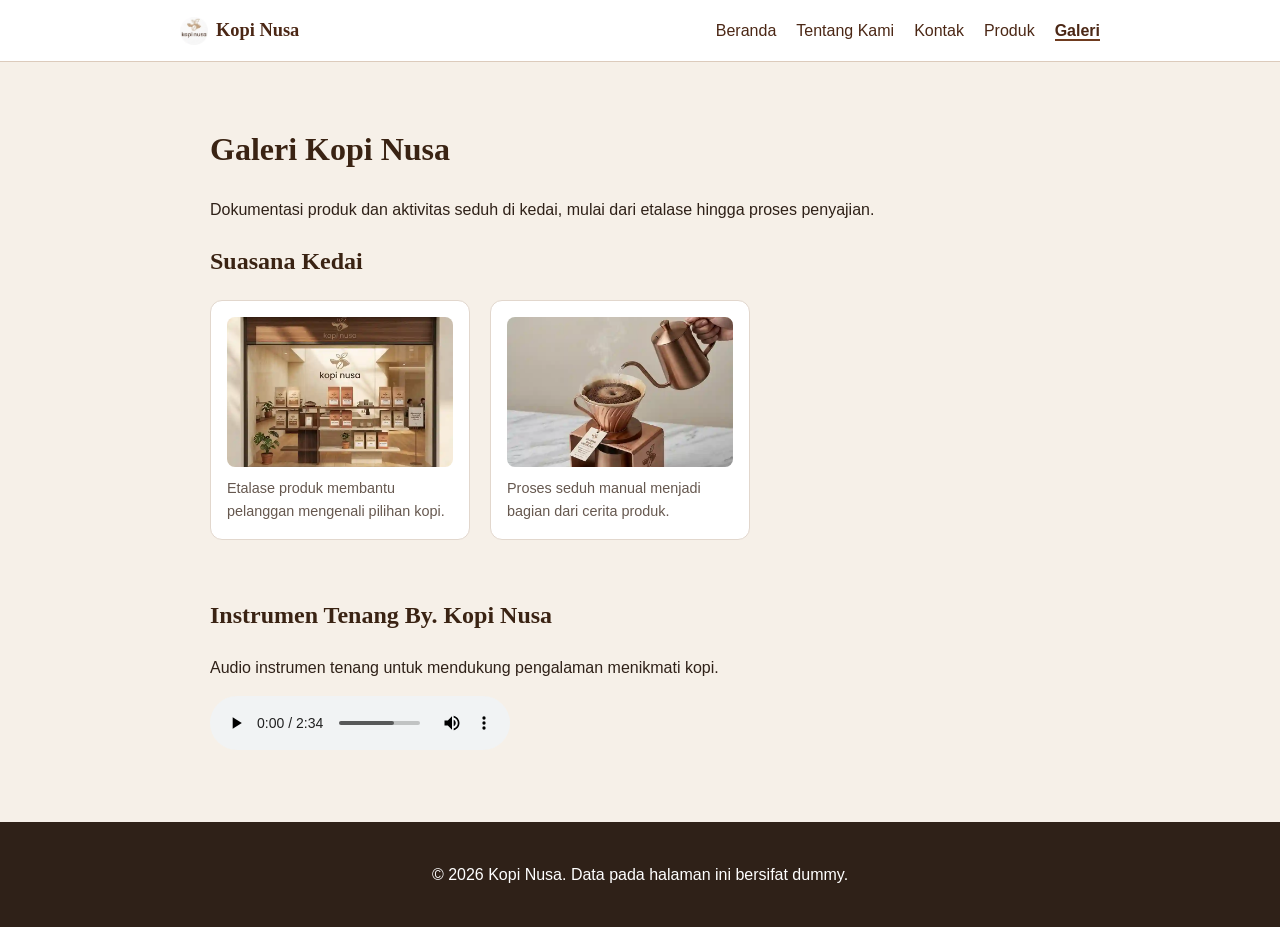
==== galeri.html @ 16d7b55b "feat p03: penambahan navigasi serta perbaikan media" ====
<!doctype html>
<html lang="id">

<head>
    <meta charset="utf-8" />
    <meta name="viewport" content="width=device-width, initial-scale=1" />
    <title>Galeri Kopi Nusa - Website UMKM</title>
    <link rel="stylesheet" href="css/style.css" />
</head>

<body>
    <a class="skip-link" href="#konten">Lewati ke konten utama</a>
    <header class="site-header">
        <nav class="nav" aria-label="Navigasi utama">
            <a class="brand" href="index.html">
                <img class="brand-logo" src="assets/images/logo_kopi_nusa.webp" alt="Logo Kopi Nusa" />
                Kopi Nusa
            </a>
            <ul>
                <li><a href="index.html">Beranda</a></li>
                <li><a href="tentang.html">Tentang Kami</a></li>
                <li><a href="index.html#kontak">Kontak</a></li>
                <li><a href="produk.html">Produk</a></li>
                <li><a aria-current="page" href="galeri.html">Galeri</a></li>
            </ul>
        </nav>
    </header>
    <main id="konten" class="page">
        <h1>Galeri Kopi Nusa</h1>
        <p>Dokumentasi produk dan aktivitas seduh di kedai, mulai dari etalase hingga proses penyajian.</p>
        <section aria-labelledby="media-title">
            <h2 id="media-title">Suasana Kedai</h2>
            <div class="gallery-list">
                <figure class="media-card">
                    <img src="assets/images/etalase_kopi_nusa.webp" alt="Etalase Kopi Nusa berisi kemasan kopi lokal" />
                    <figcaption>Etalase produk membantu pelanggan mengenali pilihan kopi.</figcaption>
                </figure>
                <figure class="media-card">
                    <img src="assets/images/barista_menyeduh.webp" alt="Barista menuang air panas ke dripper kopi" />
                    <figcaption>Proses seduh manual menjadi bagian dari cerita produk.</figcaption>
                </figure>
            </div>
        </section>
        <section aria-labelledby="audio-title">
            <h2 id="audio-title">Instrumen Tenang By. Kopi Nusa</h2>
            <p id="audio-note">Audio instrumen tenang untuk mendukung pengalaman menikmati kopi.</p>
            <audio controls aria-describedby="audio-note"
                src="assets/audio/Instrumen_Tenang.mp3">
                Browser Anda tidak mendukung pemutar audio.
            </audio>
        </section>
    </main>
    <footer class="site-footer">
        <p>&copy; 2026 Kopi Nusa. Data pada halaman ini bersifat dummy.</p>
    </footer>
</body>

</html>
---- css/style.css ----
﻿/*Dasar & Tipografi*/
* {
    box-sizing: border-box;
}

body {
    margin: 0;
    color: #2f2118;
    background-color: #f6f0e8;
    font-family: Arial, Helvetica, sans-serif;
    line-height: 1.6;
}

h1,
h2,
h3 {
    font-family: Georgia, "Times New Roman", serif;
    color: #3a2313;
}

.page {
    max-width: 900px;
    margin: 0 auto;
    padding: 40px 20px 64px;
}

/*Header & Navigasi*/
.skip-link {
    position: absolute;
    left: -9999px;
    padding: 8px 12px;
    color: white;
    background: #2f2118;
    z-index: 10;
}

.skip-link:focus {
    top: 8px;
    left: 8px;
}

.site-header {
    padding: 16px 20px;
    background: #ffffff;
    border-bottom: 1px solid #dccbbc;
}

.nav {
    max-width: 920px;
    margin: 0 auto;
    display: flex;
    flex-wrap: wrap;
    align-items: center;
    justify-content: space-between;
    gap: 8px;
}

.brand {
    display: flex;
    align-items: center;
    gap: 8px;
    color: #4b2715;
    font-family: Georgia, serif;
    font-size: 1.15rem;
    font-weight: 700;
    text-decoration: none;
}

.brand-logo {
    width: 28px;
    height: 28px;
    object-fit: contain;
}

.nav ul {
    padding: 0;
    margin: 0;
    list-style: none;
    display: flex;
    gap: 20px;
}

.nav a {
    color: #4b2715;
    text-decoration: none;
}

.nav a:hover {
    text-decoration: underline;
}

.nav a[aria-current="page"] {
    font-weight: 800;
    border-bottom: 2px solid #6f3b1f;
}

a:focus-visible,
button:focus-visible {
    outline: 3px solid #2563eb;
    outline-offset: 3px;
}

/* Hero*/
.hero {
    padding: 48px 32px;
    color: #ffffff;
    background-color: #6f3b1f;
    background-image: linear-gradient(160deg, #6f3b1f 0%, #4a2613 100%);
    border-radius: 16px;
    box-shadow: 0 4px 12px rgba(111, 59, 31, 0.2);
    text-align: center;
}

.hero h1 {
    margin: 8px 0 12px;
    color: #ffffff;
    font-size: 2.4rem;
}

.eyebrow {
    margin: 0;
    font-size: 0.85rem;
    font-weight: 700;
    letter-spacing: 0.08em;
    color: #ffd166;
}

.hero p {
    margin: 0 auto 24px;
    max-width: 460px;
    font-size: 1.05rem;
    opacity: 0.95;
}

.hero img {
    display: block;
    width: 100%;
    max-width: 420px;
    margin: 32px auto 0;
    border-radius: 12px;
}

button {
    padding: 12px 24px;
    color: #2f2118;
    font-size: 0.95rem;
    font-weight: 700;
    cursor: pointer;
    background-color: #ffd166;
    border: none;
    border-radius: 8px;
    transition: background-color 0.2s ease, transform 0.1s ease;
}

button:hover {
    background-color: #f7c548;
}

button:active {
    transform: scale(0.98);
}

/*Produk Unggulan*/
.produk-section {
    margin-top: 48px;
}

.produk-section h2 {
    margin-bottom: 20px;
    font-size: 1.6rem;
    border-bottom: 2px solid #e0d5c8;
    padding-bottom: 8px;
}

.product-list {
    display: flex;
    flex-wrap: wrap;
    gap: 24px;
    justify-content: center;
}

.product-card {
    display: flex;
    flex-direction: column;
    overflow: hidden;
    background-color: #ffffff;
    border: 1px solid #e2d7cd;
    border-radius: 12px;
    box-sizing: border-box;
    flex: 1 1 250px;
    max-width: 280px;
}

.product-photo {
    display: block;
    width: 100%;
    height: 160px;
    object-fit: cover;
    background-color: #fcf8f3;
}

.product-body {
    padding: 18px 20px 22px;
    text-align: center;
    display: flex;
    flex-direction: column;
    align-items: center;
    flex: 1;
}

.product-card h3 {
    margin: 0 0 8px 0;
    font-size: 1.15rem;
    color: #4a2613;
}

.product-card .desc {
    margin: 0 0 16px 0;
    font-size: 0.9rem;
    color: #66584f;
    flex: 1;
}

.price {
    font-weight: 700;
    color: #6f3b1f;
    background-color: #fcf8f3;
    padding: 6px 16px;
    border-radius: 6px;
    font-size: 0.95rem;
    display: inline-block;
}

.badge-baru {
    display: inline-block;
    align-self: flex-start;
    margin-bottom: 8px;
    padding: 4px 10px;
    color: #2f2118;
    background-color: #ffd166;
    font-size: 0.7rem;
    font-weight: 700;
    letter-spacing: 0.05em;
    text-transform: uppercase;
    border-radius: 999px;
}

/*Kontak & Info Layanan*/
.kontak-section {
    margin-top: 48px;
}

.kontak-section h2 {
    margin-bottom: 20px;
    font-size: 1.6rem;
    border-bottom: 2px solid #e0d5c8;
    padding-bottom: 8px;
}

.kontak-box {
    display: flex;
    flex-wrap: wrap;
    gap: 24px;
    justify-content: space-between;
    align-items: center;
    padding: 24px 28px;
    background-color: #fffaf3;
    border-left: 4px solid #6f3b1f;
    border-radius: 8px;
}

.kontak-info p {
    margin: 0 0 8px;
    font-size: 0.95rem;
}

.kontak-info p:last-child {
    margin-bottom: 0;
}

.kontak-link {
    display: inline-block;
    padding: 12px 22px;
    color: #ffffff;
    background-color: #6f3b1f;
    text-decoration: none;
    font-weight: 700;
    font-size: 0.95rem;
    border-radius: 8px;
    white-space: nowrap;
    transition: background-color 0.2s ease;
}

.kontak-link:hover {
    background-color: #4a2613;
}

/*Footer*/
.site-footer {
    padding: 24px 20px;
    color: white;
    text-align: center;
    background: #2f2118;
}

/*Responsif*/
@media (max-width: 640px) {
    .hero {
        padding: 36px 20px;
    }

    .hero h1 {
        font-size: 1.9rem;
    }

    .kontak-box {
        flex-direction: column;
        align-items: flex-start;
    }

    .kontak-link {
        width: 100%;
        text-align: center;
    }
}

/*Preferensi gerak*/
@media (prefers-reduced-motion: reduce) {
    * {
        transition: none !important;
    }
}

/*Utility - teks tersembunyi visual, tetap terbaca screen reader*/
.sr-only {
    position: absolute;
    width: 1px;
    height: 1px;
    padding: 0;
    margin: -1px;
    overflow: hidden;
    clip: rect(0, 0, 0, 0);
    white-space: nowrap;
    border: 0;
}

.hero figure,
.tentang-hero figure {
    margin: 0;
}

.product-photo-figure {
    margin: 0;
}

/*Halaman Tentang*/
.tentang-hero {
    padding: 40px 32px;
    text-align: center;
    background-color: #ffffff;
    border: 1px solid #e2d7cd;
    border-radius: 12px;
}

.tentang-hero .eyebrow {
    color: #6f3b1f;
}

.tentang-hero h1 {
    margin: 8px 0 12px;
    font-size: 2.1rem;
}

.tentang-hero p {
    margin: 0 auto;
    max-width: 480px;
    color: #66584f;
}

.tentang-hero img {
    display: block;
    width: 100%;
    max-width: 380px;
    margin: 28px auto 0;
    border-radius: 12px;
}

.nilai-section {
    margin-top: 48px;
}

.nilai-section h2 {
    margin-bottom: 20px;
    font-size: 1.6rem;
    border-bottom: 2px solid #e0d5c8;
    padding-bottom: 8px;
}

.nilai-section ul {
    margin: 0;
    padding: 0;
    list-style: none;
    display: grid;
    gap: 14px;
}

.nilai-section li {
    padding: 16px 20px;
    background-color: #fffaf3;
    border-left: 4px solid #6f3b1f;
    border-radius: 8px;
    color: #4a2613;
    font-size: 0.95rem;
}

/*Tips Menu*/
.tips-section {
    margin-top: 48px;
}

.tips-section h2 {
    margin-bottom: 20px;
    font-size: 1.6rem;
    border-bottom: 2px solid #e0d5c8;
    padding-bottom: 8px;
}

.tips-box {
    display: flex;
    align-items: center;
    gap: 14px;
    padding: 20px 28px;
    background-color: #fffaf3;
    border-left: 4px solid #6f3b1f;
    border-radius: 8px;
}

.tips-icon {
    flex-shrink: 0;
    font-size: 1.5rem;
    line-height: 1;
}

.tips-box p {
    margin: 0;
    color: #4a2613;
    font-size: 0.95rem;
}

@media (max-width: 640px) {
    .tips-box {
        flex-direction: column;
        align-items: flex-start;
        gap: 8px;
        padding: 18px 20px;
    }
}

img {
    max-width: 100%;
    height: auto;
}

figure {
    margin: 0 0 24px;
}

figcaption {
    margin-top: 8px;
    color: #6b5b52;
}

table {
    width: 100%;
    border-collapse: collapse;
}

caption {
    margin-bottom: 8px;
    font-weight: 700;
    text-align: left;
}

th,
td {
    padding: 10px;
    text-align: left;
    border: 1px solid #dccbbc;
}

/*Galeri Media - dipakai bersama di produk.html dan galeri.html (versi Flexbox, tanpa batasan quality gate)*/
.gallery-list {
    display: flex;
    flex-wrap: wrap;
    gap: 20px;
    margin: 0 0 32px;
}

.media-card {
    display: flex;
    flex-direction: column;
    flex: 1 1 220px;
    max-width: 260px;
    padding: 16px;
    background-color: #ffffff;
    border: 1px solid #e2d7cd;
    border-radius: 12px;
    text-align: center;
}

.media-card img {
    width: 100%;
    height: 150px;
    object-fit: cover;
    border-radius: 8px;
}

.media-card figcaption {
    margin-top: 10px;
    font-size: 0.9rem;
    color: #66584f;
    text-align: left;
}
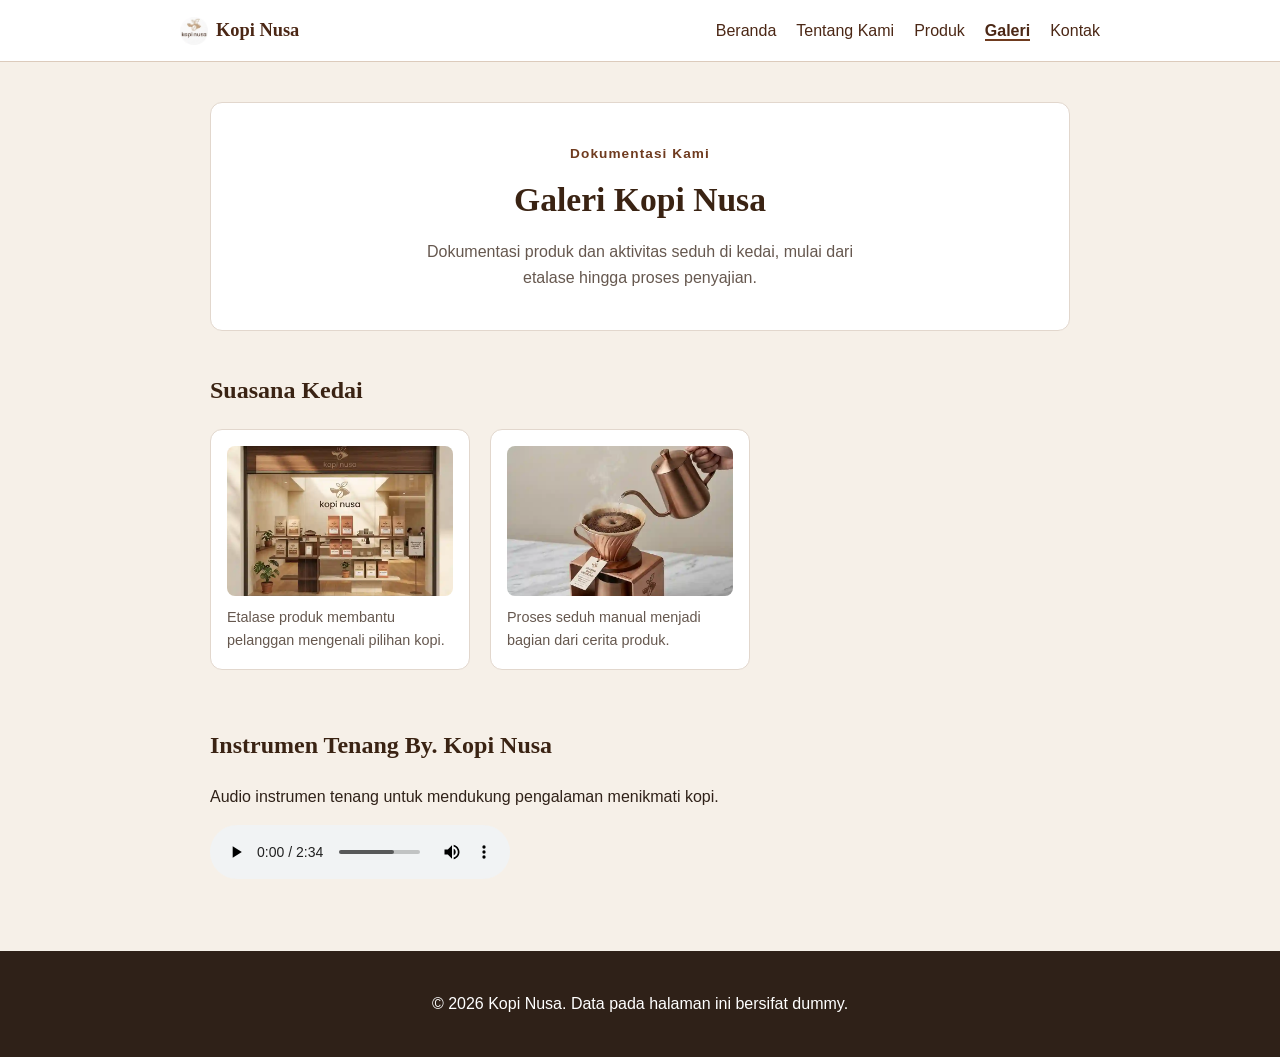
==== commit 2a3569e1: "feat(P04): Penambahan navigasi kontak dan form.js" ====
--- a/galeri.html
+++ b/galeri.html
@@ -19,15 +19,19 @@
             <ul>
                 <li><a href="index.html">Beranda</a></li>
                 <li><a href="tentang.html">Tentang Kami</a></li>
-                <li><a href="index.html#kontak">Kontak</a></li>
                 <li><a href="produk.html">Produk</a></li>
                 <li><a aria-current="page" href="galeri.html">Galeri</a></li>
+                <li><a href="kontak.html">Kontak</a></li>
             </ul>
         </nav>
     </header>
     <main id="konten" class="page">
-        <h1>Galeri Kopi Nusa</h1>
-        <p>Dokumentasi produk dan aktivitas seduh di kedai, mulai dari etalase hingga proses penyajian.</p>
+        <section class="page-hero" aria-labelledby="galeri-page-title">
+            <p class="eyebrow">Dokumentasi Kami</p>
+            <h1 id="galeri-page-title">Galeri Kopi Nusa</h1>
+            <p>Dokumentasi produk dan aktivitas seduh di kedai, mulai dari etalase hingga proses penyajian.</p>
+        </section>
+
         <section aria-labelledby="media-title">
             <h2 id="media-title">Suasana Kedai</h2>
             <div class="gallery-list">
--- a/css/style.css
+++ b/css/style.css
@@ -1,523 +1,647 @@
 ﻿/*Dasar & Tipografi*/
 * {
-    box-sizing: border-box;
+  box-sizing: border-box;
 }
 
 body {
-    margin: 0;
-    color: #2f2118;
-    background-color: #f6f0e8;
-    font-family: Arial, Helvetica, sans-serif;
-    line-height: 1.6;
+  margin: 0;
+  color: #2f2118;
+  background-color: #f6f0e8;
+  font-family: Arial, Helvetica, sans-serif;
+  line-height: 1.6;
 }
 
 h1,
 h2,
 h3 {
-    font-family: Georgia, "Times New Roman", serif;
-    color: #3a2313;
+  font-family: Georgia, "Times New Roman", serif;
+  color: #3a2313;
 }
 
 .page {
-    max-width: 900px;
-    margin: 0 auto;
-    padding: 40px 20px 64px;
+  max-width: 900px;
+  margin: 0 auto;
+  padding: 40px 20px 64px;
 }
 
 /*Header & Navigasi*/
 .skip-link {
-    position: absolute;
-    left: -9999px;
-    padding: 8px 12px;
-    color: white;
-    background: #2f2118;
-    z-index: 10;
+  position: absolute;
+  left: -9999px;
+  padding: 8px 12px;
+  color: white;
+  background: #2f2118;
+  z-index: 10;
 }
 
 .skip-link:focus {
-    top: 8px;
-    left: 8px;
+  top: 8px;
+  left: 8px;
 }
 
 .site-header {
-    padding: 16px 20px;
-    background: #ffffff;
-    border-bottom: 1px solid #dccbbc;
+  padding: 16px 20px;
+  background: #ffffff;
+  border-bottom: 1px solid #dccbbc;
 }
 
 .nav {
-    max-width: 920px;
-    margin: 0 auto;
-    display: flex;
-    flex-wrap: wrap;
-    align-items: center;
-    justify-content: space-between;
-    gap: 8px;
+  max-width: 920px;
+  margin: 0 auto;
+  display: flex;
+  flex-wrap: wrap;
+  align-items: center;
+  justify-content: space-between;
+  gap: 8px;
 }
 
 .brand {
-    display: flex;
-    align-items: center;
-    gap: 8px;
-    color: #4b2715;
-    font-family: Georgia, serif;
-    font-size: 1.15rem;
-    font-weight: 700;
-    text-decoration: none;
+  display: flex;
+  align-items: center;
+  gap: 8px;
+  color: #4b2715;
+  font-family: Georgia, serif;
+  font-size: 1.15rem;
+  font-weight: 700;
+  text-decoration: none;
 }
 
 .brand-logo {
-    width: 28px;
-    height: 28px;
-    object-fit: contain;
+  width: 28px;
+  height: 28px;
+  object-fit: contain;
 }
 
 .nav ul {
-    padding: 0;
-    margin: 0;
-    list-style: none;
-    display: flex;
-    gap: 20px;
+  padding: 0;
+  margin: 0;
+  list-style: none;
+  display: flex;
+  gap: 20px;
 }
 
 .nav a {
-    color: #4b2715;
-    text-decoration: none;
+  color: #4b2715;
+  text-decoration: none;
 }
 
 .nav a:hover {
-    text-decoration: underline;
+  text-decoration: underline;
 }
 
 .nav a[aria-current="page"] {
-    font-weight: 800;
-    border-bottom: 2px solid #6f3b1f;
+  font-weight: 800;
+  border-bottom: 2px solid #6f3b1f;
 }
 
 a:focus-visible,
-button:focus-visible {
-    outline: 3px solid #2563eb;
-    outline-offset: 3px;
+button:focus-visible,
+input:focus-visible,
+select:focus-visible,
+textarea:focus-visible {
+  outline: 3px solid #2563eb;
+  outline-offset: 3px;
 }
 
 /* Hero*/
 .hero {
-    padding: 48px 32px;
-    color: #ffffff;
-    background-color: #6f3b1f;
-    background-image: linear-gradient(160deg, #6f3b1f 0%, #4a2613 100%);
-    border-radius: 16px;
-    box-shadow: 0 4px 12px rgba(111, 59, 31, 0.2);
-    text-align: center;
+  padding: 48px 32px;
+  color: #ffffff;
+  background-color: #6f3b1f;
+  background-image: linear-gradient(160deg, #6f3b1f 0%, #4a2613 100%);
+  border-radius: 16px;
+  box-shadow: 0 4px 12px rgba(111, 59, 31, 0.2);
+  text-align: center;
 }
 
 .hero h1 {
-    margin: 8px 0 12px;
-    color: #ffffff;
-    font-size: 2.4rem;
+  margin: 8px 0 12px;
+  color: #ffffff;
+  font-size: 2.4rem;
 }
 
 .eyebrow {
-    margin: 0;
-    font-size: 0.85rem;
-    font-weight: 700;
-    letter-spacing: 0.08em;
-    color: #ffd166;
+  margin: 0;
+  font-size: 0.85rem;
+  font-weight: 700;
+  letter-spacing: 0.08em;
+  color: #ffd166;
 }
 
 .hero p {
-    margin: 0 auto 24px;
-    max-width: 460px;
-    font-size: 1.05rem;
-    opacity: 0.95;
+  margin: 0 auto 24px;
+  max-width: 460px;
+  font-size: 1.05rem;
+  opacity: 0.95;
 }
 
 .hero img {
-    display: block;
-    width: 100%;
-    max-width: 420px;
-    margin: 32px auto 0;
-    border-radius: 12px;
+  display: block;
+  width: 100%;
+  max-width: 420px;
+  margin: 32px auto 0;
+  border-radius: 12px;
 }
 
 button {
-    padding: 12px 24px;
-    color: #2f2118;
-    font-size: 0.95rem;
-    font-weight: 700;
-    cursor: pointer;
-    background-color: #ffd166;
-    border: none;
-    border-radius: 8px;
-    transition: background-color 0.2s ease, transform 0.1s ease;
+  padding: 12px 24px;
+  color: #2f2118;
+  font-size: 0.95rem;
+  font-weight: 700;
+  cursor: pointer;
+  background-color: #ffd166;
+  border: none;
+  border-radius: 8px;
+  transition:
+    background-color 0.2s ease,
+    transform 0.1s ease;
 }
 
 button:hover {
-    background-color: #f7c548;
+  background-color: #f7c548;
 }
 
 button:active {
-    transform: scale(0.98);
+  transform: scale(0.98);
 }
 
 /*Produk Unggulan*/
 .produk-section {
-    margin-top: 48px;
+  margin-top: 48px;
 }
 
 .produk-section h2 {
-    margin-bottom: 20px;
-    font-size: 1.6rem;
-    border-bottom: 2px solid #e0d5c8;
-    padding-bottom: 8px;
+  margin-bottom: 20px;
+  font-size: 1.6rem;
+  border-bottom: 2px solid #e0d5c8;
+  padding-bottom: 8px;
 }
 
 .product-list {
-    display: flex;
-    flex-wrap: wrap;
-    gap: 24px;
-    justify-content: center;
+  display: flex;
+  flex-wrap: wrap;
+  gap: 24px;
+  justify-content: center;
 }
 
 .product-card {
-    display: flex;
-    flex-direction: column;
-    overflow: hidden;
-    background-color: #ffffff;
-    border: 1px solid #e2d7cd;
-    border-radius: 12px;
-    box-sizing: border-box;
-    flex: 1 1 250px;
-    max-width: 280px;
+  display: flex;
+  flex-direction: column;
+  overflow: hidden;
+  background-color: #ffffff;
+  border: 1px solid #e2d7cd;
+  border-radius: 12px;
+  box-sizing: border-box;
+  flex: 1 1 250px;
+  max-width: 280px;
 }
 
 .product-photo {
-    display: block;
-    width: 100%;
-    height: 160px;
-    object-fit: cover;
-    background-color: #fcf8f3;
+  display: block;
+  width: 100%;
+  height: 160px;
+  object-fit: cover;
+  background-color: #fcf8f3;
 }
 
 .product-body {
-    padding: 18px 20px 22px;
-    text-align: center;
-    display: flex;
-    flex-direction: column;
-    align-items: center;
-    flex: 1;
+  padding: 18px 20px 22px;
+  text-align: center;
+  display: flex;
+  flex-direction: column;
+  align-items: center;
+  flex: 1;
 }
 
 .product-card h3 {
-    margin: 0 0 8px 0;
-    font-size: 1.15rem;
-    color: #4a2613;
+  margin: 0 0 8px 0;
+  font-size: 1.15rem;
+  color: #4a2613;
 }
 
 .product-card .desc {
-    margin: 0 0 16px 0;
-    font-size: 0.9rem;
-    color: #66584f;
-    flex: 1;
+  margin: 0 0 16px 0;
+  font-size: 0.9rem;
+  color: #66584f;
+  flex: 1;
 }
 
 .price {
-    font-weight: 700;
-    color: #6f3b1f;
-    background-color: #fcf8f3;
-    padding: 6px 16px;
-    border-radius: 6px;
-    font-size: 0.95rem;
-    display: inline-block;
+  font-weight: 700;
+  color: #6f3b1f;
+  background-color: #fcf8f3;
+  padding: 6px 16px;
+  border-radius: 6px;
+  font-size: 0.95rem;
+  display: inline-block;
 }
 
 .badge-baru {
-    display: inline-block;
-    align-self: flex-start;
-    margin-bottom: 8px;
-    padding: 4px 10px;
-    color: #2f2118;
-    background-color: #ffd166;
-    font-size: 0.7rem;
-    font-weight: 700;
-    letter-spacing: 0.05em;
-    text-transform: uppercase;
-    border-radius: 999px;
+  display: inline-block;
+  align-self: flex-start;
+  margin-bottom: 8px;
+  padding: 4px 10px;
+  color: #2f2118;
+  background-color: #ffd166;
+  font-size: 0.7rem;
+  font-weight: 700;
+  letter-spacing: 0.05em;
+  text-transform: uppercase;
+  border-radius: 999px;
 }
 
 /*Kontak & Info Layanan*/
 .kontak-section {
-    margin-top: 48px;
+  margin-top: 48px;
 }
 
 .kontak-section h2 {
-    margin-bottom: 20px;
-    font-size: 1.6rem;
-    border-bottom: 2px solid #e0d5c8;
-    padding-bottom: 8px;
+  margin-bottom: 20px;
+  font-size: 1.6rem;
+  border-bottom: 2px solid #e0d5c8;
+  padding-bottom: 8px;
 }
 
 .kontak-box {
-    display: flex;
-    flex-wrap: wrap;
-    gap: 24px;
-    justify-content: space-between;
-    align-items: center;
-    padding: 24px 28px;
-    background-color: #fffaf3;
-    border-left: 4px solid #6f3b1f;
-    border-radius: 8px;
+  display: flex;
+  flex-wrap: wrap;
+  gap: 24px;
+  justify-content: space-between;
+  align-items: center;
+  padding: 24px 28px;
+  background-color: #fffaf3;
+  border-left: 4px solid #6f3b1f;
+  border-radius: 8px;
 }
 
 .kontak-info p {
-    margin: 0 0 8px;
-    font-size: 0.95rem;
+  margin: 0 0 8px;
+  font-size: 0.95rem;
 }
 
 .kontak-info p:last-child {
-    margin-bottom: 0;
+  margin-bottom: 0;
 }
 
 .kontak-link {
-    display: inline-block;
-    padding: 12px 22px;
-    color: #ffffff;
-    background-color: #6f3b1f;
-    text-decoration: none;
-    font-weight: 700;
-    font-size: 0.95rem;
-    border-radius: 8px;
-    white-space: nowrap;
-    transition: background-color 0.2s ease;
+  display: inline-block;
+  padding: 12px 22px;
+  color: #ffffff;
+  background-color: #6f3b1f;
+  text-decoration: none;
+  font-weight: 700;
+  font-size: 0.95rem;
+  border-radius: 8px;
+  white-space: nowrap;
+  transition: background-color 0.2s ease;
 }
 
 .kontak-link:hover {
-    background-color: #4a2613;
+  background-color: #4a2613;
 }
 
 /*Footer*/
 .site-footer {
-    padding: 24px 20px;
-    color: white;
-    text-align: center;
-    background: #2f2118;
+  padding: 24px 20px;
+  color: white;
+  text-align: center;
+  background: #2f2118;
 }
 
 /*Responsif*/
 @media (max-width: 640px) {
-    .hero {
-        padding: 36px 20px;
-    }
-
-    .hero h1 {
-        font-size: 1.9rem;
-    }
-
-    .kontak-box {
-        flex-direction: column;
-        align-items: flex-start;
-    }
-
-    .kontak-link {
-        width: 100%;
-        text-align: center;
-    }
+  .hero {
+    padding: 36px 20px;
+  }
+
+  .hero h1 {
+    font-size: 1.9rem;
+  }
+
+  .kontak-box {
+    flex-direction: column;
+    align-items: flex-start;
+  }
+
+  .kontak-link {
+    width: 100%;
+    text-align: center;
+  }
 }
 
 /*Preferensi gerak*/
 @media (prefers-reduced-motion: reduce) {
-    * {
-        transition: none !important;
-    }
+  * {
+    transition: none !important;
+  }
 }
 
 /*Utility - teks tersembunyi visual, tetap terbaca screen reader*/
 .sr-only {
-    position: absolute;
-    width: 1px;
-    height: 1px;
-    padding: 0;
-    margin: -1px;
-    overflow: hidden;
-    clip: rect(0, 0, 0, 0);
-    white-space: nowrap;
-    border: 0;
+  position: absolute;
+  width: 1px;
+  height: 1px;
+  padding: 0;
+  margin: -1px;
+  overflow: hidden;
+  clip: rect(0, 0, 0, 0);
+  white-space: nowrap;
+  border: 0;
 }
 
 .hero figure,
-.tentang-hero figure {
-    margin: 0;
+.page-hero figure {
+  margin: 0;
 }
 
 .product-photo-figure {
-    margin: 0;
-}
-
-/*Halaman Tentang*/
-.tentang-hero {
-    padding: 40px 32px;
-    text-align: center;
-    background-color: #ffffff;
-    border: 1px solid #e2d7cd;
-    border-radius: 12px;
-}
-
-.tentang-hero .eyebrow {
-    color: #6f3b1f;
-}
-
-.tentang-hero h1 {
-    margin: 8px 0 12px;
-    font-size: 2.1rem;
-}
-
-.tentang-hero p {
-    margin: 0 auto;
-    max-width: 480px;
-    color: #66584f;
-}
-
-.tentang-hero img {
-    display: block;
-    width: 100%;
-    max-width: 380px;
-    margin: 28px auto 0;
-    border-radius: 12px;
+  margin: 0;
+}
+
+/*Hero halaman konten - dipakai bersama di tentang.html, kontak.html, produk.html, galeri.html*/
+.page-hero {
+  padding: 40px 32px;
+  margin-bottom: 40px;
+  text-align: center;
+  background-color: #ffffff;
+  border: 1px solid #e2d7cd;
+  border-radius: 12px;
+}
+
+.page-hero .eyebrow {
+  color: #6f3b1f;
+}
+
+.page-hero h1 {
+  margin: 8px 0 12px;
+  font-size: 2.1rem;
+}
+
+.page-hero p {
+  margin: 0 auto;
+  max-width: 480px;
+  color: #66584f;
+}
+
+.page-hero img {
+  display: block;
+  width: 100%;
+  max-width: 380px;
+  margin: 28px auto 0;
+  border-radius: 12px;
 }
 
 .nilai-section {
-    margin-top: 48px;
+  margin-top: 48px;
 }
 
 .nilai-section h2 {
-    margin-bottom: 20px;
-    font-size: 1.6rem;
-    border-bottom: 2px solid #e0d5c8;
-    padding-bottom: 8px;
+  margin-bottom: 20px;
+  font-size: 1.6rem;
+  border-bottom: 2px solid #e0d5c8;
+  padding-bottom: 8px;
 }
 
 .nilai-section ul {
-    margin: 0;
-    padding: 0;
-    list-style: none;
-    display: grid;
-    gap: 14px;
+  margin: 0;
+  padding: 0;
+  list-style: none;
+  display: grid;
+  gap: 14px;
 }
 
 .nilai-section li {
-    padding: 16px 20px;
-    background-color: #fffaf3;
-    border-left: 4px solid #6f3b1f;
-    border-radius: 8px;
-    color: #4a2613;
-    font-size: 0.95rem;
+  padding: 16px 20px;
+  background-color: #fffaf3;
+  border-left: 4px solid #6f3b1f;
+  border-radius: 8px;
+  color: #4a2613;
+  font-size: 0.95rem;
 }
 
 /*Tips Menu*/
 .tips-section {
-    margin-top: 48px;
+  margin-top: 48px;
 }
 
 .tips-section h2 {
-    margin-bottom: 20px;
-    font-size: 1.6rem;
-    border-bottom: 2px solid #e0d5c8;
-    padding-bottom: 8px;
+  margin-bottom: 20px;
+  font-size: 1.6rem;
+  border-bottom: 2px solid #e0d5c8;
+  padding-bottom: 8px;
 }
 
 .tips-box {
-    display: flex;
-    align-items: center;
-    gap: 14px;
-    padding: 20px 28px;
-    background-color: #fffaf3;
-    border-left: 4px solid #6f3b1f;
-    border-radius: 8px;
+  display: flex;
+  align-items: center;
+  gap: 14px;
+  padding: 20px 28px;
+  background-color: #fffaf3;
+  border-left: 4px solid #6f3b1f;
+  border-radius: 8px;
 }
 
 .tips-icon {
-    flex-shrink: 0;
-    font-size: 1.5rem;
-    line-height: 1;
+  flex-shrink: 0;
+  font-size: 1.5rem;
+  line-height: 1;
 }
 
 .tips-box p {
-    margin: 0;
-    color: #4a2613;
-    font-size: 0.95rem;
+  margin: 0;
+  color: #4a2613;
+  font-size: 0.95rem;
 }
 
 @media (max-width: 640px) {
-    .tips-box {
-        flex-direction: column;
-        align-items: flex-start;
-        gap: 8px;
-        padding: 18px 20px;
-    }
+  .tips-box {
+    flex-direction: column;
+    align-items: flex-start;
+    gap: 8px;
+    padding: 18px 20px;
+  }
 }
 
 img {
-    max-width: 100%;
-    height: auto;
+  max-width: 100%;
+  height: auto;
 }
 
 figure {
-    margin: 0 0 24px;
+  margin: 0 0 24px;
 }
 
 figcaption {
-    margin-top: 8px;
-    color: #6b5b52;
+  margin-top: 8px;
+  color: #6b5b52;
 }
 
 table {
-    width: 100%;
-    border-collapse: collapse;
+  width: 100%;
+  border-collapse: collapse;
 }
 
 caption {
-    margin-bottom: 8px;
-    font-weight: 700;
-    text-align: left;
+  margin-bottom: 8px;
+  font-weight: 700;
+  text-align: left;
 }
 
 th,
 td {
-    padding: 10px;
-    text-align: left;
-    border: 1px solid #dccbbc;
+  padding: 10px;
+  text-align: left;
+  border: 1px solid #dccbbc;
 }
 
 /*Galeri Media - dipakai bersama di produk.html dan galeri.html (versi Flexbox, tanpa batasan quality gate)*/
 .gallery-list {
-    display: flex;
-    flex-wrap: wrap;
-    gap: 20px;
-    margin: 0 0 32px;
+  display: flex;
+  flex-wrap: wrap;
+  gap: 20px;
+  margin: 0 0 32px;
 }
 
 .media-card {
-    display: flex;
-    flex-direction: column;
-    flex: 1 1 220px;
-    max-width: 260px;
-    padding: 16px;
-    background-color: #ffffff;
-    border: 1px solid #e2d7cd;
-    border-radius: 12px;
-    text-align: center;
+  display: flex;
+  flex-direction: column;
+  flex: 1 1 220px;
+  max-width: 260px;
+  padding: 16px;
+  background-color: #ffffff;
+  border: 1px solid #e2d7cd;
+  border-radius: 12px;
+  text-align: center;
 }
 
 .media-card img {
-    width: 100%;
-    height: 150px;
-    object-fit: cover;
-    border-radius: 8px;
+  width: 100%;
+  height: 150px;
+  object-fit: cover;
+  border-radius: 8px;
 }
 
 .media-card figcaption {
-    margin-top: 10px;
-    font-size: 0.9rem;
-    color: #66584f;
-    text-align: left;
+  margin-top: 10px;
+  font-size: 0.9rem;
+  color: #66584f;
+  text-align: left;
+}
+
+/*Form Kontak*/
+#form-kontak {
+  max-width: 640px;
+  margin: 0 auto 40px;
+  padding: 32px;
+  background-color: #ffffff;
+  border: 1px solid #e2d7cd;
+  border-radius: 12px;
+}
+
+.field {
+  margin-bottom: 20px;
+}
+
+.field label {
+  display: block;
+  margin-bottom: 8px;
+  font-weight: 700;
+  color: #4a2613;
+}
+
+.field input[type="text"],
+.field input[type="email"],
+.field input[type="tel"],
+.field select,
+.field textarea {
+  display: block;
+  width: 100%;
+  padding: 12px 14px;
+  color: #2f2118;
+  font-size: 1rem;
+  font-family: inherit;
+  background-color: #fcf8f3;
+  border: 1px solid #dccbbc;
+  border-radius: 8px;
+}
+
+.field textarea {
+  min-height: 130px;
+  resize: vertical;
+}
+
+.field select {
+  cursor: pointer;
+}
+
+.field-hint {
+  margin: 8px 0 0;
+  font-size: 0.85rem;
+  color: #6b5b52;
+}
+
+fieldset {
+  margin: 0 0 20px;
+  padding: 0;
+  border: none;
+}
+
+.field-group {
+  padding: 18px 20px;
+  background-color: #fffaf3;
+  border: none;
+  border-left: 4px solid #6f3b1f;
+  border-radius: 8px;
+}
+
+.field-group legend {
+  padding: 0 0 10px;
+  font-size: 1.02rem;
+  font-weight: 700;
+  color: #4a2613;
+}
+
+.field-group label {
+  display: flex;
+  align-items: center;
+  gap: 10px;
+  padding: 6px 0;
+  font-weight: 400;
+  color: #2f2118;
+}
+
+.field-group input[type="radio"] {
+  width: 18px;
+  height: 18px;
+  accent-color: #6f3b1f;
+}
+
+#form-kontak button[type="submit"] {
+  display: block;
+  width: 100%;
+  margin-top: 8px;
+  font-size: 1rem;
+}
+
+#preview-form {
+  padding: 16px;
+  white-space: pre-wrap;
+  background: white;
+  border: 1px solid #dccbbc;
+}
+
+@media (max-width: 640px) {
+  #form-kontak {
+    padding: 24px 20px;
+  }
+}
+
+.preview-section {
+  max-width: 640px;
+  margin: 0 auto;
+}
+
+.preview-section h2 {
+  margin-bottom: 12px;
+  font-size: 1.3rem;
 }
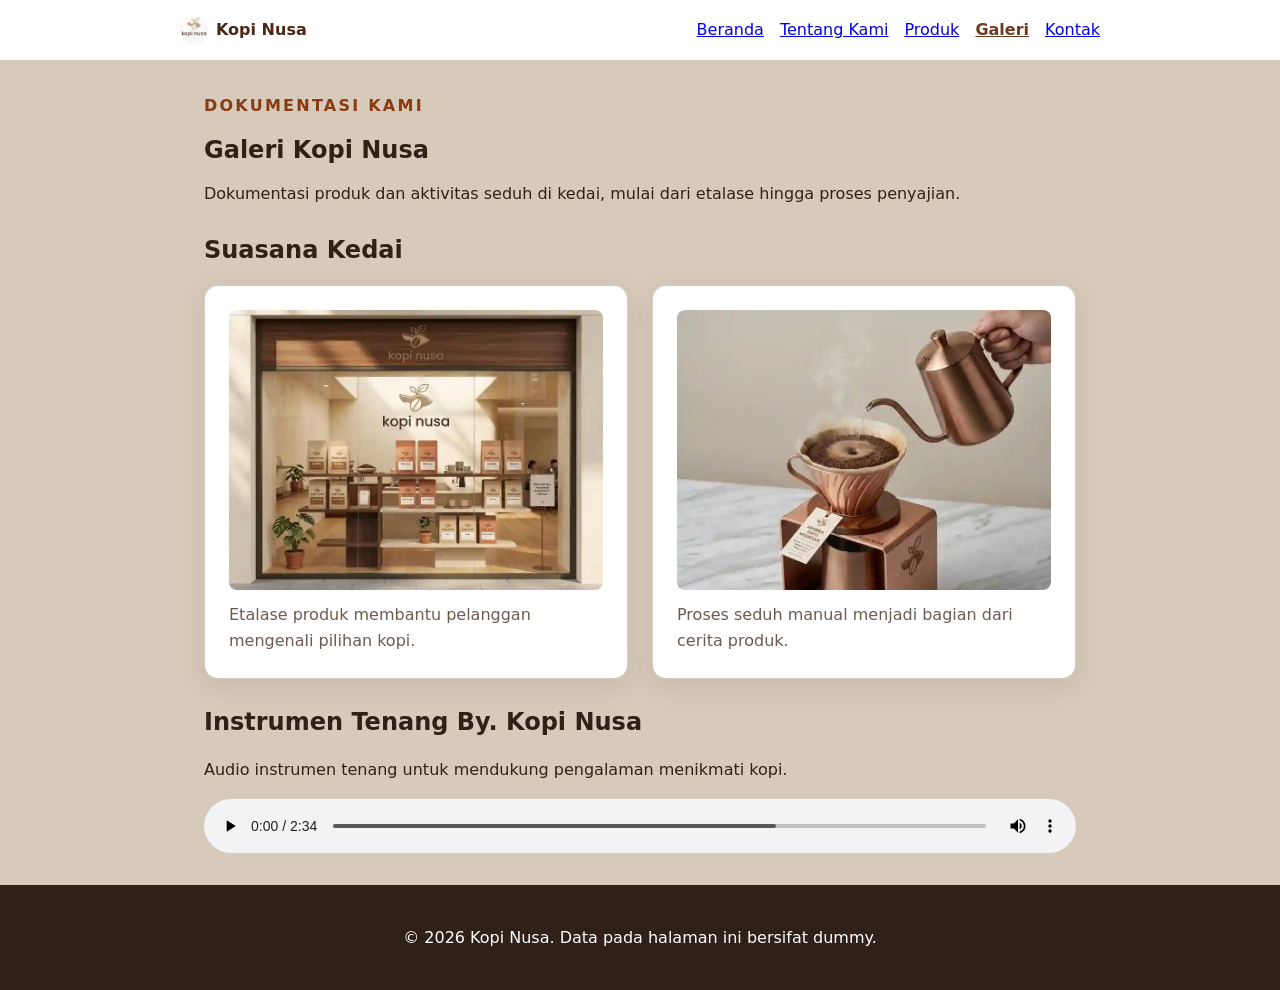
==== commit f677213a: "feat:penambahan flex dan grid css" ====
--- a/galeri.html
+++ b/galeri.html
@@ -34,7 +34,7 @@
 
         <section aria-labelledby="media-title">
             <h2 id="media-title">Suasana Kedai</h2>
-            <div class="gallery-list">
+            <div class="gallery-grid">
                 <figure class="media-card">
                     <img src="assets/images/etalase_kopi_nusa.webp" alt="Etalase Kopi Nusa berisi kemasan kopi lokal" />
                     <figcaption>Etalase produk membantu pelanggan mengenali pilihan kopi.</figcaption>
@@ -48,8 +48,7 @@
         <section aria-labelledby="audio-title">
             <h2 id="audio-title">Instrumen Tenang By. Kopi Nusa</h2>
             <p id="audio-note">Audio instrumen tenang untuk mendukung pengalaman menikmati kopi.</p>
-            <audio controls aria-describedby="audio-note"
-                src="assets/audio/Instrumen_Tenang.mp3">
+            <audio controls aria-describedby="audio-note" src="assets/audio/Instrumen_Tenang.mp3">
                 Browser Anda tidak mendukung pemutar audio.
             </audio>
         </section>
--- a/css/style.css
+++ b/css/style.css
@@ -1,342 +1,67 @@
-﻿/*Dasar & Tipografi*/
-* {
+﻿:root {
+  --color-primary: #6f3b1f;
+  --color-primary-strong: #4b2715;
+  --color-text: #2f2118;
+  --color-muted: #6b5b52;
+  --color-surface: #ffffff;
+  --color-surface-soft: #d7cabb;
+  --color-border: #dccbbc;
+  --color-amber-500: #ffd166;
+  --color-amber-600: #f2b73d;
+  --color-rust-700: #8a3b12;
+  --color-blue-700: #1d4ed8;
+  --color-brand-primary: var(--color-primary);
+  --color-text-accent: var(--color-rust-700);
+  --color-nav-active: var(--color-primary);
+  --color-eyebrow: var(--color-rust-700);
+  --color-bg-interactive: var(--color-amber-500);
+  --color-bg-interactive-hover: var(--color-amber-600);
+  --color-border-focus: var(--color-blue-700);
+  --space-1: 0.5rem;
+  --space-2: 0.75rem;
+  --space-3: 1rem;
+  --space-4: 1.5rem;
+  --space-5: 2rem;
+  --spacing-sm: var(--space-2);
+  --spacing-md: var(--space-4);
+  --radius-sm: 0.5rem;
+  --radius-md: 0.875rem;
+  --radius-lg: 1.5rem;
+  --shadow-card: 0 0.5rem 1.5rem rgb(47 33 24 / 0.1);
+}
+
+*,
+*::before,
+*::after {
   box-sizing: border-box;
 }
 
+html {
+  color-scheme: light;
+}
+
 body {
   margin: 0;
-  color: #2f2118;
-  background-color: #f6f0e8;
-  font-family: Arial, Helvetica, sans-serif;
+  color: var(--color-text);
+  background: var(--color-surface-soft);
+  font-family: system-ui, -apple-system, BlinkMacSystemFont, "Segoe UI", sans-serif;
+  font-size: 1rem;
   line-height: 1.6;
 }
 
-h1,
-h2,
-h3 {
-  font-family: Georgia, "Times New Roman", serif;
-  color: #3a2313;
-}
-
-.page {
-  max-width: 900px;
-  margin: 0 auto;
-  padding: 40px 20px 64px;
-}
-
-/*Header & Navigasi*/
-.skip-link {
-  position: absolute;
-  left: -9999px;
-  padding: 8px 12px;
-  color: white;
-  background: #2f2118;
-  z-index: 10;
-}
-
-.skip-link:focus {
-  top: 8px;
-  left: 8px;
-}
-
-.site-header {
-  padding: 16px 20px;
-  background: #ffffff;
-  border-bottom: 1px solid #dccbbc;
-}
-
-.nav {
-  max-width: 920px;
-  margin: 0 auto;
-  display: flex;
-  flex-wrap: wrap;
-  align-items: center;
-  justify-content: space-between;
-  gap: 8px;
-}
-
-.brand {
-  display: flex;
-  align-items: center;
-  gap: 8px;
-  color: #4b2715;
-  font-family: Georgia, serif;
-  font-size: 1.15rem;
-  font-weight: 700;
-  text-decoration: none;
-}
-
-.brand-logo {
-  width: 28px;
-  height: 28px;
-  object-fit: contain;
-}
-
-.nav ul {
-  padding: 0;
-  margin: 0;
-  list-style: none;
-  display: flex;
-  gap: 20px;
-}
-
-.nav a {
-  color: #4b2715;
-  text-decoration: none;
-}
-
-.nav a:hover {
-  text-decoration: underline;
-}
-
-.nav a[aria-current="page"] {
-  font-weight: 800;
-  border-bottom: 2px solid #6f3b1f;
-}
-
-a:focus-visible,
-button:focus-visible,
-input:focus-visible,
-select:focus-visible,
-textarea:focus-visible {
-  outline: 3px solid #2563eb;
-  outline-offset: 3px;
-}
-
-/* Hero*/
-.hero {
-  padding: 48px 32px;
-  color: #ffffff;
-  background-color: #6f3b1f;
-  background-image: linear-gradient(160deg, #6f3b1f 0%, #4a2613 100%);
-  border-radius: 16px;
-  box-shadow: 0 4px 12px rgba(111, 59, 31, 0.2);
-  text-align: center;
-}
-
-.hero h1 {
-  margin: 8px 0 12px;
-  color: #ffffff;
-  font-size: 2.4rem;
-}
-
-.eyebrow {
-  margin: 0;
-  font-size: 0.85rem;
-  font-weight: 700;
-  letter-spacing: 0.08em;
-  color: #ffd166;
-}
-
-.hero p {
-  margin: 0 auto 24px;
-  max-width: 460px;
-  font-size: 1.05rem;
-  opacity: 0.95;
-}
-
-.hero img {
-  display: block;
-  width: 100%;
-  max-width: 420px;
-  margin: 32px auto 0;
-  border-radius: 12px;
-}
-
-button {
-  padding: 12px 24px;
-  color: #2f2118;
-  font-size: 0.95rem;
-  font-weight: 700;
-  cursor: pointer;
-  background-color: #ffd166;
-  border: none;
-  border-radius: 8px;
-  transition:
-    background-color 0.2s ease,
-    transform 0.1s ease;
-}
-
-button:hover {
-  background-color: #f7c548;
-}
-
-button:active {
-  transform: scale(0.98);
-}
-
-/*Produk Unggulan*/
-.produk-section {
-  margin-top: 48px;
-}
-
-.produk-section h2 {
-  margin-bottom: 20px;
-  font-size: 1.6rem;
-  border-bottom: 2px solid #e0d5c8;
-  padding-bottom: 8px;
-}
-
-.product-list {
-  display: flex;
-  flex-wrap: wrap;
-  gap: 24px;
-  justify-content: center;
-}
-
-.product-card {
-  display: flex;
-  flex-direction: column;
-  overflow: hidden;
-  background-color: #ffffff;
-  border: 1px solid #e2d7cd;
-  border-radius: 12px;
-  box-sizing: border-box;
-  flex: 1 1 250px;
-  max-width: 280px;
-}
-
-.product-photo {
-  display: block;
-  width: 100%;
-  height: 160px;
-  object-fit: cover;
-  background-color: #fcf8f3;
-}
-
-.product-body {
-  padding: 18px 20px 22px;
-  text-align: center;
-  display: flex;
-  flex-direction: column;
-  align-items: center;
-  flex: 1;
-}
-
-.product-card h3 {
-  margin: 0 0 8px 0;
-  font-size: 1.15rem;
-  color: #4a2613;
-}
-
-.product-card .desc {
-  margin: 0 0 16px 0;
-  font-size: 0.9rem;
-  color: #66584f;
-  flex: 1;
-}
-
-.price {
-  font-weight: 700;
-  color: #6f3b1f;
-  background-color: #fcf8f3;
-  padding: 6px 16px;
-  border-radius: 6px;
-  font-size: 0.95rem;
-  display: inline-block;
-}
-
-.badge-baru {
-  display: inline-block;
-  align-self: flex-start;
-  margin-bottom: 8px;
-  padding: 4px 10px;
-  color: #2f2118;
-  background-color: #ffd166;
-  font-size: 0.7rem;
-  font-weight: 700;
-  letter-spacing: 0.05em;
-  text-transform: uppercase;
-  border-radius: 999px;
-}
-
-/*Kontak & Info Layanan*/
-.kontak-section {
-  margin-top: 48px;
-}
-
-.kontak-section h2 {
-  margin-bottom: 20px;
-  font-size: 1.6rem;
-  border-bottom: 2px solid #e0d5c8;
-  padding-bottom: 8px;
-}
-
-.kontak-box {
-  display: flex;
-  flex-wrap: wrap;
-  gap: 24px;
-  justify-content: space-between;
-  align-items: center;
-  padding: 24px 28px;
-  background-color: #fffaf3;
-  border-left: 4px solid #6f3b1f;
-  border-radius: 8px;
-}
-
-.kontak-info p {
-  margin: 0 0 8px;
-  font-size: 0.95rem;
-}
-
-.kontak-info p:last-child {
-  margin-bottom: 0;
-}
-
-.kontak-link {
-  display: inline-block;
-  padding: 12px 22px;
-  color: #ffffff;
-  background-color: #6f3b1f;
-  text-decoration: none;
-  font-weight: 700;
-  font-size: 0.95rem;
-  border-radius: 8px;
-  white-space: nowrap;
-  transition: background-color 0.2s ease;
-}
-
-.kontak-link:hover {
-  background-color: #4a2613;
-}
-
-/*Footer*/
-.site-footer {
-  padding: 24px 20px;
-  color: white;
-  text-align: center;
-  background: #2f2118;
-}
-
-/*Responsif*/
-@media (max-width: 640px) {
-  .hero {
-    padding: 36px 20px;
-  }
-
-  .hero h1 {
-    font-size: 1.9rem;
-  }
-
-  .kontak-box {
-    flex-direction: column;
-    align-items: flex-start;
-  }
-
-  .kontak-link {
-    width: 100%;
-    text-align: center;
-  }
-}
-
-/*Preferensi gerak*/
-@media (prefers-reduced-motion: reduce) {
-  * {
-    transition: none !important;
-  }
-}
-
-/*Utility - teks tersembunyi visual, tetap terbaca screen reader*/
+img {
+  max-width: 100%;
+  height: auto;
+}
+
+figure {
+  margin: 0;
+}
+
+figcaption {
+  color: var(--color-muted);
+}
+
 .sr-only {
   position: absolute;
   width: 1px;
@@ -349,131 +74,428 @@
   border: 0;
 }
 
-.hero figure,
-.page-hero figure {
-  margin: 0;
-}
-
-.product-photo-figure {
-  margin: 0;
-}
-
-/*Hero halaman konten - dipakai bersama di tentang.html, kontak.html, produk.html, galeri.html*/
+.skip-link {
+  position: absolute;
+  left: -9999px;
+  padding: var(--space-1) var(--space-2);
+  color: white;
+  background: var(--color-text);
+}
+
+.skip-link:focus {
+  top: var(--space-1);
+  left: var(--space-1);
+}
+
+.site-header {
+  padding: var(--space-3) var(--space-4);
+  background: var(--color-surface);
+  border-bottom: 1px solid var(--color-border);
+}
+
+.nav {
+  display: flex;
+  flex-wrap: wrap;
+  align-items: center;
+  justify-content: space-between;
+  gap: var(--space-2) var(--space-4);
+  max-width: 920px;
+  margin: 0 auto;
+}
+
+.brand {
+  display: inline-flex;
+  align-items: center;
+  gap: var(--space-1);
+  color: var(--color-primary-strong);
+  font-weight: 800;
+  text-decoration: none;
+}
+
+.brand-logo {
+  height: 28px;
+}
+
+.nav ul {
+  display: flex;
+  flex-wrap: wrap;
+  gap: var(--space-1) var(--space-3);
+  padding: 0;
+  margin: 0;
+  list-style: none;
+}
+
+.nav a[aria-current="page"] {
+  font-weight: 800;
+  color: var(--color-nav-active);
+}
+
+.page {
+  display: flex;
+  flex-direction: column;
+  gap: var(--space-4);
+  max-width: 920px;
+  margin: 0 auto;
+  padding: var(--space-5) var(--space-4);
+}
+
+:where(.page > section, .page > aside) {
+  display: flex;
+  flex-direction: column;
+  gap: var(--space-3);
+}
+
+:where(.page > section, .page > aside)>* {
+  margin: 0;
+}
+
+.page section>ul {
+  padding-left: var(--space-4);
+}
+
 .page-hero {
-  padding: 40px 32px;
-  margin-bottom: 40px;
-  text-align: center;
-  background-color: #ffffff;
-  border: 1px solid #e2d7cd;
-  border-radius: 12px;
-}
-
-.page-hero .eyebrow {
-  color: #6f3b1f;
-}
-
-.page-hero h1 {
-  margin: 8px 0 12px;
-  font-size: 2.1rem;
-}
-
-.page-hero p {
-  margin: 0 auto;
-  max-width: 480px;
-  color: #66584f;
-}
-
-.page-hero img {
+  display: flex;
+  flex-direction: column;
+  gap: var(--space-2);
+}
+
+.page-hero>* {
+  margin: 0;
+}
+
+.eyebrow {
+  margin: 0;
+  color: var(--color-eyebrow);
+  font-weight: 700;
+  letter-spacing: 0.14em;
+  text-transform: uppercase;
+}
+
+.hero {
+  display: grid;
+  grid-template-columns: minmax(0, 1.2fr) minmax(0, 1fr);
+  gap: var(--space-5);
+  align-items: center;
+  padding: var(--space-5);
+  color: white;
+  background: var(--color-brand-primary);
+  border-radius: var(--radius-lg);
+}
+
+.hero .eyebrow {
+  color: #ffffff;
+}
+
+.hero-content {
+  display: flex;
+  flex-direction: column;
+  align-items: flex-start;
+  gap: var(--space-2);
+}
+
+.hero-content>* {
+  margin: 0;
+}
+
+.hero-image img {
   display: block;
   width: 100%;
-  max-width: 380px;
-  margin: 28px auto 0;
-  border-radius: 12px;
-}
-
-.nilai-section {
-  margin-top: 48px;
-}
-
-.nilai-section h2 {
-  margin-bottom: 20px;
-  font-size: 1.6rem;
-  border-bottom: 2px solid #e0d5c8;
-  padding-bottom: 8px;
-}
-
-.nilai-section ul {
-  margin: 0;
+  aspect-ratio: 4 / 3;
+  object-fit: cover;
+  border-radius: var(--radius-md);
+}
+
+button {
+  display: inline-block;
+  padding: var(--spacing-sm) var(--spacing-md);
+  margin: 0;
+  color: var(--color-text);
+  font: inherit;
+  font-weight: 700;
+  cursor: pointer;
+  background: var(--color-bg-interactive);
+  border: 0;
+  border-radius: var(--radius-lg);
+  transition: background-color 0.15s ease;
+}
+
+button:hover {
+  background: var(--color-bg-interactive-hover);
+}
+
+button.button-secondary {
+  background: var(--color-surface);
+  border: 1px solid var(--color-border);
+}
+
+button.button-secondary:hover {
+  background: var(--color-surface-soft);
+}
+
+button.is-promo-active,
+button.is-promo-active:hover {
+  color: white;
+  background: var(--color-primary-strong);
+  box-shadow: inset 0 0 0 0.125rem var(--color-surface);
+}
+
+.kontak-link {
+  display: inline-block;
+  flex: none;
+  padding: var(--spacing-sm) var(--spacing-md);
+  color: var(--color-text);
+  font-weight: 700;
+  text-decoration: none;
+  background: var(--color-bg-interactive);
+  border-radius: var(--radius-lg);
+}
+
+.kontak-link:hover {
+  background: var(--color-bg-interactive-hover);
+}
+
+.product-grid {
+  display: grid;
+  grid-template-columns: repeat(2, minmax(0, 1fr));
+  gap: var(--space-4);
   padding: 0;
+  margin: 0;
   list-style: none;
+}
+
+.product-card,
+.media-card {
+  position: relative;
+  display: flex;
+  flex-direction: column;
+  gap: var(--space-3);
+  padding: var(--spacing-md);
+  background: var(--color-surface);
+  border: 1px solid var(--color-border);
+  border-radius: var(--radius-md);
+  box-shadow: var(--shadow-card);
+}
+
+.product-photo-figure {
+  margin: 0;
+}
+
+.product-photo,
+.media-card img {
+  display: block;
+  width: 100%;
+  aspect-ratio: 4 / 3;
+  object-fit: cover;
+  border-radius: var(--radius-sm);
+}
+
+.product-body {
+  display: flex;
+  flex: 1 1 auto;
+  flex-direction: column;
+  gap: var(--space-1);
+}
+
+.product-body h3 {
+  margin: 0;
+  color: var(--color-primary-strong);
+}
+
+.product-body .desc {
+  margin: 0;
+  color: var(--color-muted);
+}
+
+.product-body .price {
+  margin: 0;
+  color: var(--color-text-accent);
+  font-weight: 800;
+}
+
+.card-actions {
+  display: flex;
+  flex-wrap: wrap;
+  gap: var(--space-2);
+}
+
+.card-actions a {
+  flex: 1 1 0;
+  padding: var(--spacing-sm) var(--spacing-md);
+  color: var(--color-text);
+  font-weight: 700;
+  text-align: center;
+  text-decoration: none;
+  background: var(--color-bg-interactive);
+  border: 1px solid var(--color-bg-interactive);
+  border-radius: var(--radius-lg);
+}
+
+.card-actions a:hover {
+  background: var(--color-bg-interactive-hover);
+  border-color: var(--color-bg-interactive-hover);
+}
+
+.card-actions a.action-secondary {
+  background: var(--color-surface);
+  border-color: var(--color-border);
+}
+
+.card-actions a.action-secondary:hover {
+  background: var(--color-surface-soft);
+}
+
+.product-badge {
+  position: absolute;
+  top: var(--space-3);
+  right: var(--space-3);
+  padding: var(--space-1) var(--space-2);
+  color: var(--color-surface);
+  font-size: 0.8rem;
+  font-weight: 700;
+  line-height: 1.2;
+  background: var(--color-text-accent);
+  border-radius: var(--radius-sm);
+}
+
+.gallery-grid {
   display: grid;
-  gap: 14px;
-}
-
-.nilai-section li {
-  padding: 16px 20px;
-  background-color: #fffaf3;
-  border-left: 4px solid #6f3b1f;
-  border-radius: 8px;
-  color: #4a2613;
-  font-size: 0.95rem;
-}
-
-/*Tips Menu*/
-.tips-section {
-  margin-top: 48px;
-}
-
-.tips-section h2 {
-  margin-bottom: 20px;
-  font-size: 1.6rem;
-  border-bottom: 2px solid #e0d5c8;
-  padding-bottom: 8px;
-}
+  grid-template-columns: repeat(2, minmax(0, 1fr));
+  gap: var(--space-4);
+  padding: 0;
+  margin: 0;
+  list-style: none;
+}
+
+.media-card {
+  gap: var(--space-2);
+}
+
+.media-card figcaption {
+  color: var(--color-muted);
+}
+
+audio {
+  width: 100%;
+}
+
+
+.kontak-box {
+  display: flex;
+  flex-wrap: wrap;
+  align-items: center;
+  justify-content: space-between;
+  gap: var(--space-4);
+  padding: var(--spacing-md);
+  background: var(--color-surface);
+  border: 1px solid var(--color-border);
+  border-radius: var(--radius-md);
+}
+
+.kontak-info {
+  display: flex;
+  flex: 1 1 16rem;
+  flex-direction: column;
+  gap: var(--space-1);
+}
+
+.kontak-info p {
+  margin: 0;
+}
+
 
 .tips-box {
+  padding: var(--spacing-md);
+  background: var(--color-surface-soft);
+  border-left: 4px solid var(--color-brand-primary);
+  border-radius: var(--radius-sm);
+}
+
+.tips-box p {
+  margin: 0;
+}
+
+#form-kontak {
+  display: flex;
+  flex-direction: column;
+  gap: var(--space-3);
+}
+
+.field {
+  display: flex;
+  flex-direction: column;
+  gap: var(--space-1);
+}
+
+.field label {
+  display: block;
+}
+
+.field input:not([type="checkbox"]):not([type="radio"]),
+.field select,
+.field textarea {
+  width: 100%;
+  padding: var(--spacing-sm);
+  color: var(--color-text);
+  font: inherit;
+  background: var(--color-surface);
+  border: 1px solid var(--color-border);
+  border-radius: var(--radius-sm);
+}
+
+.field input[type="checkbox"],
+.field input[type="radio"] {
+  width: auto;
+  cursor: pointer;
+}
+
+.field-hint {
+  margin: 0;
+  color: var(--color-muted);
+  font-size: 0.875rem;
+}
+
+fieldset.field-group {
+  display: flex;
+  flex-direction: column;
+  gap: var(--space-1);
+  min-width: 0;
+  padding: var(--spacing-sm) var(--spacing-md);
+  margin: 0;
+  border: 1px solid var(--color-border);
+  border-radius: var(--radius-sm);
+}
+
+.field-group legend {
+  padding: 0 var(--space-1);
+  font-weight: 700;
+}
+
+.field-group label {
   display: flex;
   align-items: center;
-  gap: 14px;
-  padding: 20px 28px;
-  background-color: #fffaf3;
-  border-left: 4px solid #6f3b1f;
-  border-radius: 8px;
-}
-
-.tips-icon {
-  flex-shrink: 0;
-  font-size: 1.5rem;
-  line-height: 1;
-}
-
-.tips-box p {
-  margin: 0;
-  color: #4a2613;
-  font-size: 0.95rem;
-}
-
-@media (max-width: 640px) {
-  .tips-box {
-    flex-direction: column;
-    align-items: flex-start;
-    gap: 8px;
-    padding: 18px 20px;
-  }
-}
-
-img {
-  max-width: 100%;
-  height: auto;
-}
-
-figure {
-  margin: 0 0 24px;
-}
-
-figcaption {
-  margin-top: 8px;
-  color: #6b5b52;
+  gap: var(--space-1);
+}
+
+fieldset.field-group.field-group-grid {
+  display: grid;
+  grid-template-columns: repeat(2, minmax(0, 1fr));
+  gap: var(--space-1) var(--space-4);
+}
+
+.form-actions {
+  display: flex;
+  flex-wrap: wrap;
+  align-items: center;
+  gap: var(--space-3);
+}
+
+#preview-form {
+  padding: var(--space-3);
+  margin: 0;
+  white-space: pre-wrap;
+  background: var(--color-surface);
+  border: 1px solid var(--color-border);
+  border-radius: var(--radius-sm);
 }
 
 table {
@@ -482,166 +504,30 @@
 }
 
 caption {
-  margin-bottom: 8px;
+  padding-bottom: var(--space-1);
   font-weight: 700;
   text-align: left;
 }
 
 th,
 td {
-  padding: 10px;
+  padding: var(--space-2);
   text-align: left;
-  border: 1px solid #dccbbc;
-}
-
-/*Galeri Media - dipakai bersama di produk.html dan galeri.html (versi Flexbox, tanpa batasan quality gate)*/
-.gallery-list {
-  display: flex;
-  flex-wrap: wrap;
-  gap: 20px;
-  margin: 0 0 32px;
-}
-
-.media-card {
-  display: flex;
-  flex-direction: column;
-  flex: 1 1 220px;
-  max-width: 260px;
-  padding: 16px;
-  background-color: #ffffff;
-  border: 1px solid #e2d7cd;
-  border-radius: 12px;
+  border: 1px solid var(--color-border);
+}
+
+.site-footer {
+  padding: var(--space-4) var(--space-4);
+  color: white;
   text-align: center;
-}
-
-.media-card img {
-  width: 100%;
-  height: 150px;
-  object-fit: cover;
-  border-radius: 8px;
-}
-
-.media-card figcaption {
-  margin-top: 10px;
-  font-size: 0.9rem;
-  color: #66584f;
-  text-align: left;
-}
-
-/*Form Kontak*/
-#form-kontak {
-  max-width: 640px;
-  margin: 0 auto 40px;
-  padding: 32px;
-  background-color: #ffffff;
-  border: 1px solid #e2d7cd;
-  border-radius: 12px;
-}
-
-.field {
-  margin-bottom: 20px;
-}
-
-.field label {
-  display: block;
-  margin-bottom: 8px;
-  font-weight: 700;
-  color: #4a2613;
-}
-
-.field input[type="text"],
-.field input[type="email"],
-.field input[type="tel"],
-.field select,
-.field textarea {
-  display: block;
-  width: 100%;
-  padding: 12px 14px;
-  color: #2f2118;
-  font-size: 1rem;
-  font-family: inherit;
-  background-color: #fcf8f3;
-  border: 1px solid #dccbbc;
-  border-radius: 8px;
-}
-
-.field textarea {
-  min-height: 130px;
-  resize: vertical;
-}
-
-.field select {
-  cursor: pointer;
-}
-
-.field-hint {
-  margin: 8px 0 0;
-  font-size: 0.85rem;
-  color: #6b5b52;
-}
-
-fieldset {
-  margin: 0 0 20px;
-  padding: 0;
-  border: none;
-}
-
-.field-group {
-  padding: 18px 20px;
-  background-color: #fffaf3;
-  border: none;
-  border-left: 4px solid #6f3b1f;
-  border-radius: 8px;
-}
-
-.field-group legend {
-  padding: 0 0 10px;
-  font-size: 1.02rem;
-  font-weight: 700;
-  color: #4a2613;
-}
-
-.field-group label {
-  display: flex;
-  align-items: center;
-  gap: 10px;
-  padding: 6px 0;
-  font-weight: 400;
-  color: #2f2118;
-}
-
-.field-group input[type="radio"] {
-  width: 18px;
-  height: 18px;
-  accent-color: #6f3b1f;
-}
-
-#form-kontak button[type="submit"] {
-  display: block;
-  width: 100%;
-  margin-top: 8px;
-  font-size: 1rem;
-}
-
-#preview-form {
-  padding: 16px;
-  white-space: pre-wrap;
-  background: white;
-  border: 1px solid #dccbbc;
-}
-
-@media (max-width: 640px) {
-  #form-kontak {
-    padding: 24px 20px;
-  }
-}
-
-.preview-section {
-  max-width: 640px;
-  margin: 0 auto;
-}
-
-.preview-section h2 {
-  margin-bottom: 12px;
-  font-size: 1.3rem;
+  background: var(--color-text);
+}
+
+a:focus-visible,
+button:focus-visible,
+input:focus-visible,
+select:focus-visible,
+textarea:focus-visible {
+  outline: 3px solid var(--color-border-focus);
+  outline-offset: 3px;
 }
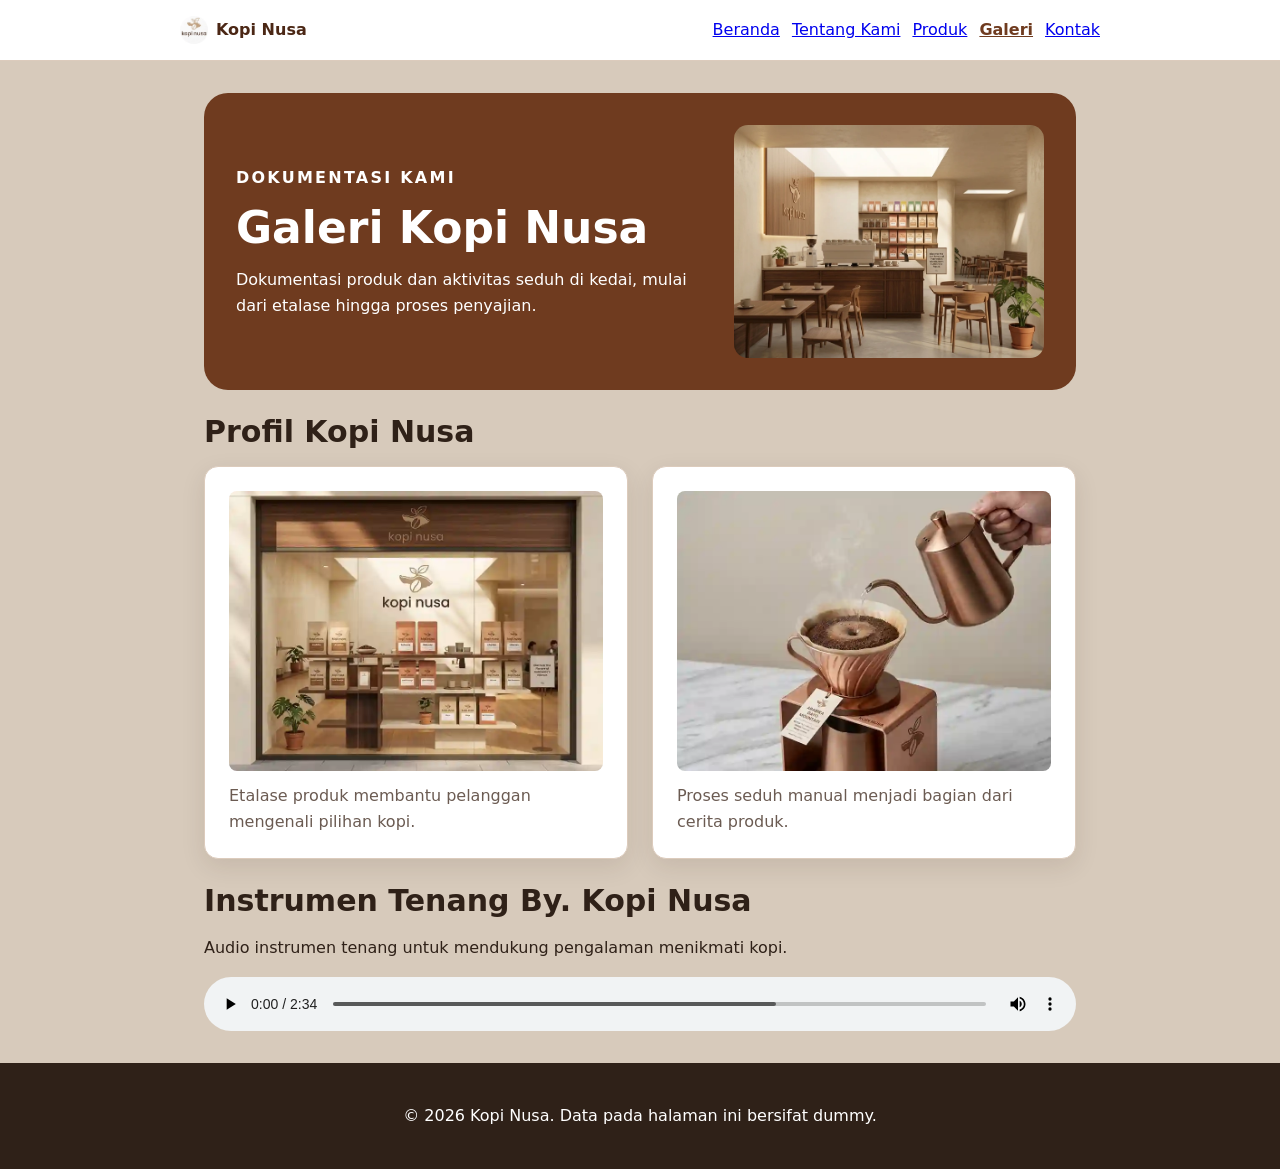
==== commit 41d10489: "Feat : Menambahkan responsive mobile sesuai anjuran" ====
--- a/galeri.html
+++ b/galeri.html
@@ -1,19 +1,23 @@
-<!doctype html>
+<!DOCTYPE html>
 <html lang="id">
 
 <head>
-    <meta charset="utf-8" />
-    <meta name="viewport" content="width=device-width, initial-scale=1" />
+    <meta charset="UTF-8">
+    <meta name="viewport" content="width=device-width, initial-scale=1.0">
     <title>Galeri Kopi Nusa - Website UMKM</title>
-    <link rel="stylesheet" href="css/style.css" />
+    <link rel="stylesheet" href="css/style.css">
+    <link rel="icon" href="assets/images/logo_kopi_nusa.webp" type="image/webp">
 </head>
 
 <body>
+
     <a class="skip-link" href="#konten">Lewati ke konten utama</a>
+
     <header class="site-header">
         <nav class="nav" aria-label="Navigasi utama">
             <a class="brand" href="index.html">
-                <img class="brand-logo" src="assets/images/logo_kopi_nusa.webp" alt="Logo Kopi Nusa" />
+                <img class="brand-logo" src="assets/images/logo_kopi_nusa.webp" width="28" height="28"
+                    alt="Logo Kopi Nusa" />
                 Kopi Nusa
             </a>
             <ul>
@@ -25,22 +29,29 @@
             </ul>
         </nav>
     </header>
+
     <main id="konten" class="page">
-        <section class="page-hero" aria-labelledby="galeri-page-title">
-            <p class="eyebrow">Dokumentasi Kami</p>
-            <h1 id="galeri-page-title">Galeri Kopi Nusa</h1>
-            <p>Dokumentasi produk dan aktivitas seduh di kedai, mulai dari etalase hingga proses penyajian.</p>
+        <section class="hero" aria-labelledby="galeri-page-title">
+            <div class="hero-content">
+                <p class="eyebrow">Dokumentasi Kami</p>
+                <h1 id="galeri-page-title">Galeri Kopi Nusa</h1>
+                <p>Dokumentasi produk dan aktivitas seduh di kedai, mulai dari etalase hingga proses penyajian.</p>
+            </div>
+            <img class="hero-image" src="assets/images/suasana_kopi_nusa.webp" width="640" height="480"
+                alt="Suasana Kedai Kopi Nusa" />
         </section>
 
         <section aria-labelledby="media-title">
-            <h2 id="media-title">Suasana Kedai</h2>
+            <h2 id="media-title">Profil Kopi Nusa</h2>
             <div class="gallery-grid">
                 <figure class="media-card">
-                    <img src="assets/images/etalase_kopi_nusa.webp" alt="Etalase Kopi Nusa berisi kemasan kopi lokal" />
+                    <img src="assets/images/etalase_kopi_nusa.webp" width="640" height="480" loading="lazy"
+                        alt="Etalase Kopi Nusa berisi kemasan kopi lokal" />
                     <figcaption>Etalase produk membantu pelanggan mengenali pilihan kopi.</figcaption>
                 </figure>
                 <figure class="media-card">
-                    <img src="assets/images/barista_menyeduh.webp" alt="Barista menuang air panas ke dripper kopi" />
+                    <img src="assets/images/barista_menyeduh.webp" width="640" height="480" loading="lazy"
+                        alt="Barista menuang air panas ke dripper kopi" />
                     <figcaption>Proses seduh manual menjadi bagian dari cerita produk.</figcaption>
                 </figure>
             </div>
@@ -53,6 +64,7 @@
             </audio>
         </section>
     </main>
+
     <footer class="site-footer">
         <p>&copy; 2026 Kopi Nusa. Data pada halaman ini bersifat dummy.</p>
     </footer>
--- a/css/style.css
+++ b/css/style.css
@@ -47,6 +47,25 @@
   font-family: system-ui, -apple-system, BlinkMacSystemFont, "Segoe UI", sans-serif;
   font-size: 1rem;
   line-height: 1.6;
+  overflow-wrap: break-word;
+}
+
+h1,
+h2,
+h3 {
+  line-height: 1.2;
+}
+
+h1 {
+  font-size: clamp(1.75rem, 1.25rem + 2.5vw, 2.75rem);
+}
+
+h2 {
+  font-size: clamp(1.375rem, 1.1rem + 1.4vw, 1.875rem);
+}
+
+h3 {
+  font-size: clamp(1.125rem, 1rem + 0.6vw, 1.375rem);
 }
 
 img {
@@ -88,18 +107,17 @@
 }
 
 .site-header {
-  padding: var(--space-3) var(--space-4);
+  padding: var(--space-3) clamp(var(--space-3), 4vw, var(--space-4));
   background: var(--color-surface);
   border-bottom: 1px solid var(--color-border);
 }
 
 .nav {
   display: flex;
-  flex-wrap: wrap;
-  align-items: center;
-  justify-content: space-between;
-  gap: var(--space-2) var(--space-4);
-  max-width: 920px;
+  flex-direction: column;
+  gap: var(--space-2);
+  align-items: flex-start;
+  width: min(100%, 920px);
   margin: 0 auto;
 }
 
@@ -113,15 +131,18 @@
 }
 
 .brand-logo {
+  width: auto;
   height: 28px;
 }
 
 .nav ul {
   display: flex;
+  flex-direction: row;
   flex-wrap: wrap;
-  gap: var(--space-1) var(--space-3);
+  gap: var(--space-1) var(--space-2);
   padding: 0;
   margin: 0;
+  line-height: 1.4;
   list-style: none;
 }
 
@@ -133,10 +154,10 @@
 .page {
   display: flex;
   flex-direction: column;
-  gap: var(--space-4);
-  max-width: 920px;
+  gap: clamp(var(--space-3), 3vw, var(--space-4));
+  width: min(100%, 920px);
   margin: 0 auto;
-  padding: var(--space-5) var(--space-4);
+  padding: clamp(var(--space-3), 4vw, var(--space-5)) clamp(var(--space-3), 4vw, var(--space-4));
 }
 
 :where(.page > section, .page > aside) {
@@ -173,10 +194,10 @@
 
 .hero {
   display: grid;
-  grid-template-columns: minmax(0, 1.2fr) minmax(0, 1fr);
-  gap: var(--space-5);
+  grid-template-columns: minmax(0, 1fr);
+  gap: clamp(var(--space-3), 4vw, var(--space-5));
   align-items: center;
-  padding: var(--space-5);
+  padding: clamp(var(--space-3), 5vw, var(--space-5));
   color: white;
   background: var(--color-brand-primary);
   border-radius: var(--radius-lg);
@@ -197,7 +218,8 @@
   margin: 0;
 }
 
-.hero-image img {
+.hero-image img,
+img.hero-image {
   display: block;
   width: 100%;
   aspect-ratio: 4 / 3;
@@ -241,7 +263,9 @@
 
 .kontak-link {
   display: inline-block;
-  flex: none;
+  flex: 0 1 auto;
+  max-width: 100%;
+  text-align: center;
   padding: var(--spacing-sm) var(--spacing-md);
   color: var(--color-text);
   font-weight: 700;
@@ -256,7 +280,7 @@
 
 .product-grid {
   display: grid;
-  grid-template-columns: repeat(2, minmax(0, 1fr));
+  grid-template-columns: minmax(0, 1fr);
   gap: var(--space-4);
   padding: 0;
   margin: 0;
@@ -269,7 +293,7 @@
   display: flex;
   flex-direction: column;
   gap: var(--space-3);
-  padding: var(--spacing-md);
+  padding: clamp(var(--space-3), 3vw, var(--spacing-md));
   background: var(--color-surface);
   border: 1px solid var(--color-border);
   border-radius: var(--radius-md);
@@ -359,7 +383,7 @@
 
 .gallery-grid {
   display: grid;
-  grid-template-columns: repeat(2, minmax(0, 1fr));
+  grid-template-columns: minmax(0, 1fr);
   gap: var(--space-4);
   padding: 0;
   margin: 0;
@@ -385,7 +409,7 @@
   align-items: center;
   justify-content: space-between;
   gap: var(--space-4);
-  padding: var(--spacing-md);
+  padding: clamp(var(--space-3), 3vw, var(--spacing-md));
   background: var(--color-surface);
   border: 1px solid var(--color-border);
   border-radius: var(--radius-md);
@@ -478,7 +502,7 @@
 
 fieldset.field-group.field-group-grid {
   display: grid;
-  grid-template-columns: repeat(2, minmax(0, 1fr));
+  grid-template-columns: minmax(0, 1fr);
   gap: var(--space-1) var(--space-4);
 }
 
@@ -493,6 +517,7 @@
   padding: var(--space-3);
   margin: 0;
   white-space: pre-wrap;
+  overflow-wrap: anywhere;
   background: var(--color-surface);
   border: 1px solid var(--color-border);
   border-radius: var(--radius-sm);
@@ -501,6 +526,20 @@
 table {
   width: 100%;
   border-collapse: collapse;
+}
+
+.table-scroll {
+  max-width: 100%;
+  overflow-x: auto;
+}
+
+.table-scroll:focus-visible {
+  outline: 3px solid var(--color-border-focus);
+  outline-offset: 3px;
+}
+
+.table-scroll table {
+  min-width: 40rem;
 }
 
 caption {
@@ -530,4 +569,40 @@
 textarea:focus-visible {
   outline: 3px solid var(--color-border-focus);
   outline-offset: 3px;
+}
+
+@media (min-width: 42rem) {
+  .nav {
+    gap: var(--space-3);
+  }
+
+  .gallery-grid {
+    grid-template-columns: repeat(2, minmax(0, 1fr));
+  }
+
+  fieldset.field-group.field-group-grid {
+    grid-template-columns: repeat(2, minmax(0, 1fr));
+  }
+}
+
+@media (min-width: 48rem) {
+  .hero {
+    grid-template-columns: minmax(0, 1.2fr) minmax(0, 0.8fr);
+  }
+
+  .product-grid {
+    grid-template-columns: repeat(2, minmax(0, 1fr));
+  }
+}
+
+@media (min-width: 60rem) {
+  .nav {
+    flex-direction: row;
+    align-items: center;
+    justify-content: space-between;
+  }
+
+  .product-grid {
+    grid-template-columns: repeat(3, minmax(0, 1fr));
+  }
 }
